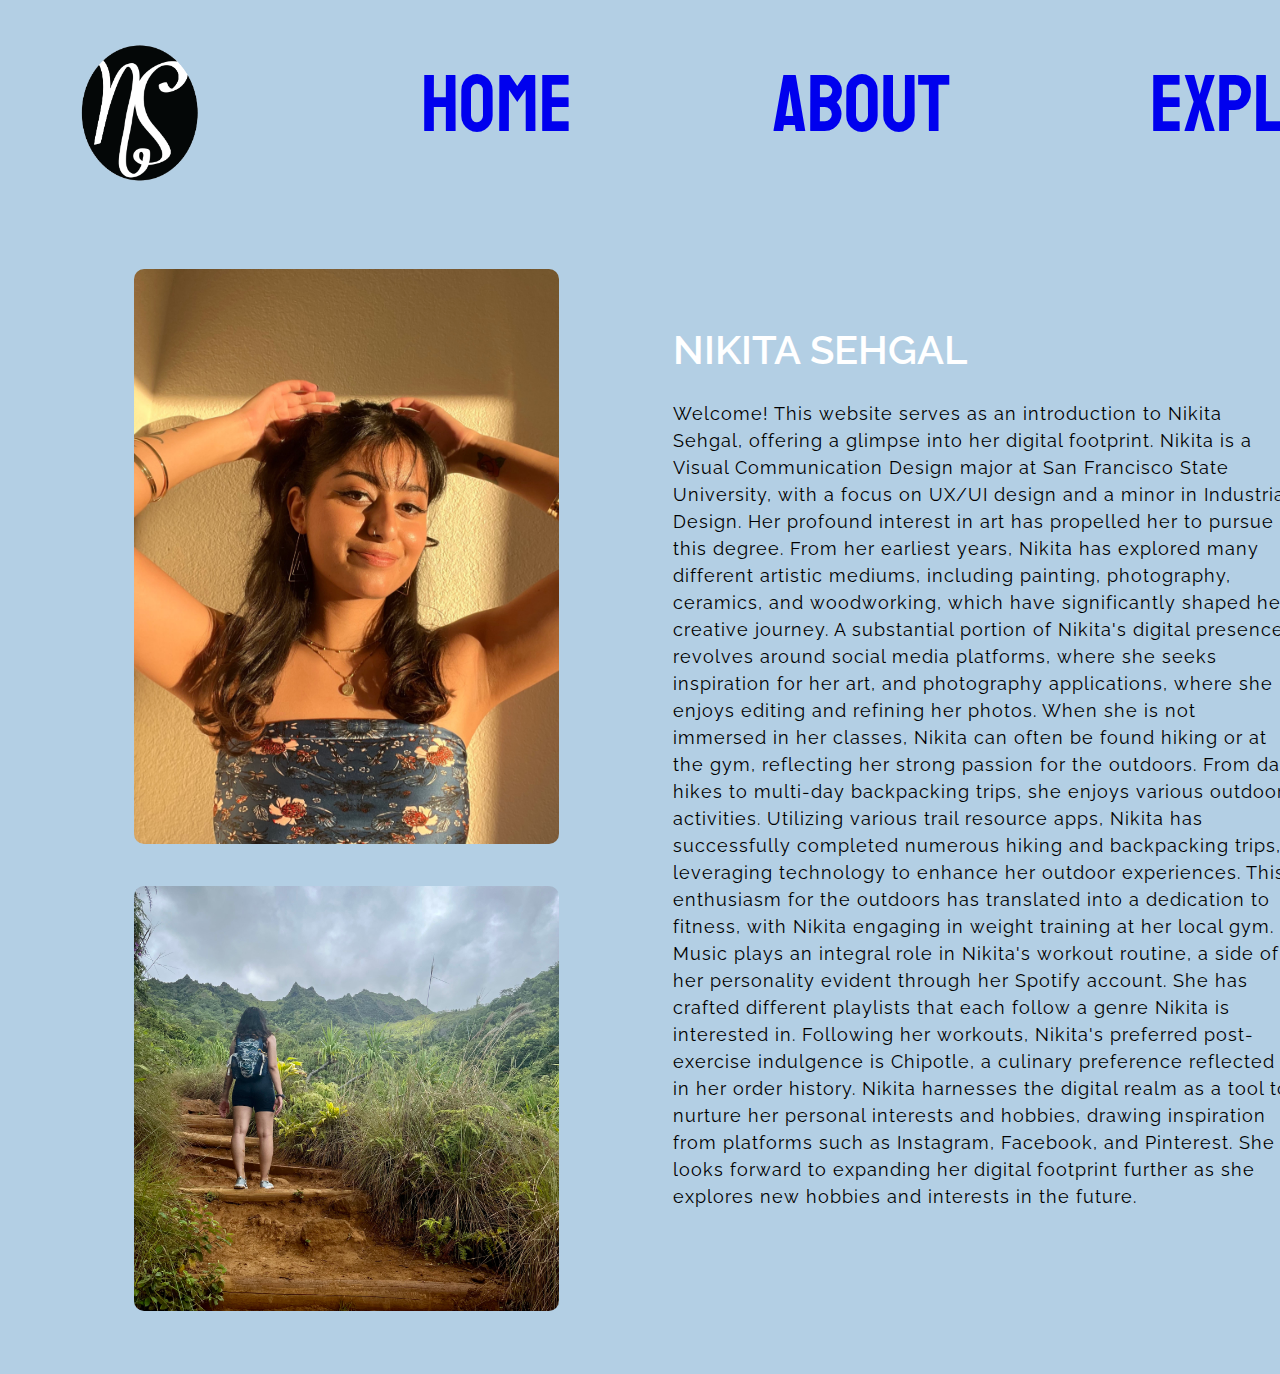
==== About_Page/about.html @ 1d59ee13 "update" ====
<!DOCTYPE html>
<html lang="en">
  <head>
    <meta charset="UTF-8">
    <meta name="viewport" content="width=device-width, initial-scale=1.0">
    <title>Time Capsule Landing Page</title>
    <link rel="stylesheet" href="../css/style.css">
    <link href='https://fonts.googleapis.com/css?family=Koulen' rel='stylesheet'>
    <link rel="preconnect" href="https://fonts.googleapis.com">
  <link rel="preconnect" href="https://fonts.gstatic.com" crossorigin>
  <link href="https://fonts.googleapis.com/css2?family=Raleway:ital,wght@0,100..900;1,100..900&display=swap" rel="stylesheet">
  </head>

<body>
  <nav>
    <img src="../img/GIFLogo.gif" alt="Logo">
    <a href="../index.html">Home</a>
    <a href="About_Page/about.html">About</a>
    <a href="../Explore_Page/explore.html">Explore</a>
  </nav>
  
<section class="about">
  
  <div class="photos">
  <img class="portrait" src="../img/portrait.JPG" alt="portrait">
  <img class="hiking" src="../img/hike.jpeg" alt="hiking">
  </div>

  <div class="aboutpage">
  <h1>Nikita Sehgal</h1>
  <p>Welcome! This website serves as an introduction to Nikita Sehgal, offering a glimpse into her digital footprint. Nikita is a Visual Communication Design major at San Francisco State University, with a focus on UX/UI design and a minor in Industrial Design. Her profound interest in art has propelled her to pursue this degree. From her earliest years, Nikita has explored many different artistic mediums, including painting, photography, ceramics, and woodworking, which have significantly shaped her creative journey. A substantial portion of Nikita's digital presence revolves around social media platforms, where she seeks inspiration for her art, and photography applications, where she enjoys editing and refining her photos. When she is not immersed in her classes, Nikita can often be found hiking or at the gym, reflecting her strong passion for the outdoors. From day hikes to multi-day backpacking trips, she enjoys various outdoor activities. Utilizing various trail resource apps, Nikita has successfully completed numerous hiking and backpacking trips, leveraging technology to enhance her outdoor experiences. This enthusiasm for the outdoors has translated into a dedication to fitness, with Nikita engaging in weight training at her local gym. Music plays an integral role in Nikita's workout routine, a side of her personality evident through her Spotify account. She has crafted different playlists that each follow a genre Nikita is interested in. Following her workouts, Nikita's preferred post-exercise indulgence is Chipotle, a culinary preference reflected in her order history. Nikita harnesses the digital realm as a tool to nurture her personal interests and hobbies, drawing inspiration from platforms such as Instagram, Facebook, and Pinterest. She looks forward to expanding her digital footprint further as she explores new hobbies and interests in the future. </p>
  </div>

</section>

</body>
</html>
---- css/style.css ----
body{
background: #B3CFE4;
}

.gif{
  background: #5E8FA4;
  margin-top: -10%;
}

nav{
color: black;
margin-left: 50px;
display: flex;
flex-direction: row;
align-content: flex-end;
gap: 200px;
width: 100%;
padding-top: 2%;
padding-bottom: 3%;
font-family: Koulen;
font-size: 80px;
font-style: normal;
font-weight: 400;
}

a{
  text-decoration: none;
}

nav img{
margin-top: 5px;
width: 170px;
height: 150px;
}

.aboupage{
  display: flex;
  align-content: column;
  margin-top: 8%;
}

.photos{
  display: flex;
  flex-direction: column;
}

.about{
  display: flex;
  align-content: row;
  margin-left: 10%;
  gap: 10%;
  margin-bottom: 5%;
}

h1{
font-family: Raleway;
font-size: 40px;
font-style: normal;
font-weight: 600;
margin-top: 100px;
text-transform: uppercase;
color:white;
}

p{
display: flex;
font-family: Raleway;
font-size: 18px;
font-style: normal;
font-weight: 400;
width: 620px;
letter-spacing: 1px;
line-height: 1.5;
}

.portrait{
  margin-top: 10%;
  width: 425px;
  height: 575px;
  border-radius: 10px;
}

.hiking{
  margin-top: 10%;
  width: 425px;
  height: 425px;
  border-radius: 10px;
}

.landing{
  width: 100%;
  height: 100%;
}

.explore{
display: flex;
flex-direction: row;
justify-content: space-between;
}

.Spotify{
  display: flex;
  flex-direction: column;
  justify-content: space-between;
  width: 40%;
  padding: 2%;
}

.VSCO{
  display: flex;
  flex-direction: row;
  width: 200px;
  height: 400px;
  padding: 2%;
}

.Chipotle{
    display: flex;
    flex-direction: column;
    width: 200px;
    height: 400px;
    padding: 2%;
}

.instagram{
  display: flex;
  flex-direction: column;
  width: 200px;
  height: 400px;
  padding: 2%;
}
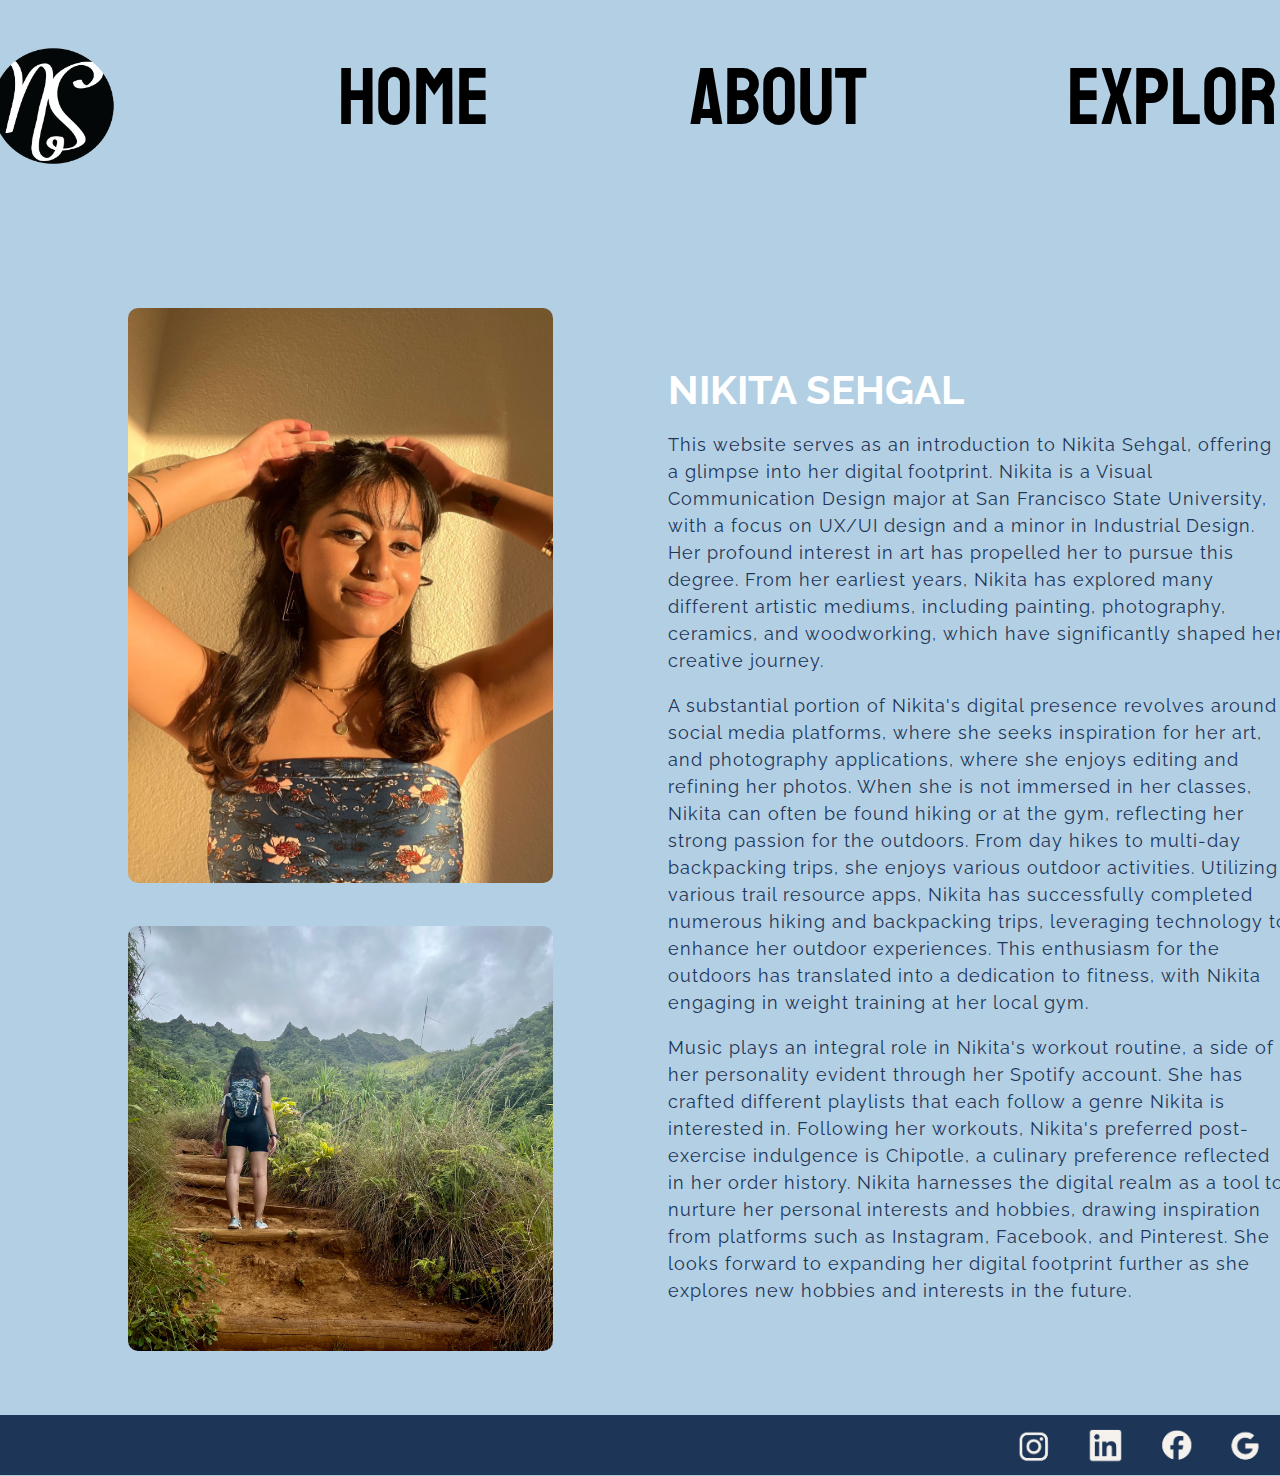
==== commit 39209d44: "update" ====
--- a/About_Page/about.html
+++ b/About_Page/about.html
@@ -3,7 +3,7 @@
   <head>
     <meta charset="UTF-8">
     <meta name="viewport" content="width=device-width, initial-scale=1.0">
-    <title>Time Capsule Landing Page</title>
+    <title>Time Capsule About Page</title>
     <link rel="stylesheet" href="../css/style.css">
     <link href='https://fonts.googleapis.com/css?family=Koulen' rel='stylesheet'>
     <link rel="preconnect" href="https://fonts.googleapis.com">
@@ -13,9 +13,9 @@
 
 <body>
   <nav>
-    <img src="../img/GIFLogo.gif" alt="Logo">
-    <a href="../index.html">Home</a>
-    <a href="About_Page/about.html">About</a>
+    <a href="../index.html"><img src="../img/GIFLogo.gif" alt="Logo"></a>
+    <a href="../Home_Page/homepage.html">Home</a>
+    <a href="../About_Page/about.html">About</a>
     <a href="../Explore_Page/explore.html">Explore</a>
   </nav>
   
@@ -28,10 +28,28 @@
 
   <div class="aboutpage">
   <h1>Nikita Sehgal</h1>
-  <p>Welcome! This website serves as an introduction to Nikita Sehgal, offering a glimpse into her digital footprint. Nikita is a Visual Communication Design major at San Francisco State University, with a focus on UX/UI design and a minor in Industrial Design. Her profound interest in art has propelled her to pursue this degree. From her earliest years, Nikita has explored many different artistic mediums, including painting, photography, ceramics, and woodworking, which have significantly shaped her creative journey. A substantial portion of Nikita's digital presence revolves around social media platforms, where she seeks inspiration for her art, and photography applications, where she enjoys editing and refining her photos. When she is not immersed in her classes, Nikita can often be found hiking or at the gym, reflecting her strong passion for the outdoors. From day hikes to multi-day backpacking trips, she enjoys various outdoor activities. Utilizing various trail resource apps, Nikita has successfully completed numerous hiking and backpacking trips, leveraging technology to enhance her outdoor experiences. This enthusiasm for the outdoors has translated into a dedication to fitness, with Nikita engaging in weight training at her local gym. Music plays an integral role in Nikita's workout routine, a side of her personality evident through her Spotify account. She has crafted different playlists that each follow a genre Nikita is interested in. Following her workouts, Nikita's preferred post-exercise indulgence is Chipotle, a culinary preference reflected in her order history. Nikita harnesses the digital realm as a tool to nurture her personal interests and hobbies, drawing inspiration from platforms such as Instagram, Facebook, and Pinterest. She looks forward to expanding her digital footprint further as she explores new hobbies and interests in the future. </p>
+  <br>
+    <p>This website serves as an introduction to Nikita Sehgal, offering a glimpse into her digital footprint. Nikita is a Visual Communication Design major at San Francisco State University, with a focus on UX/UI design and a minor in Industrial Design. Her profound interest in art has propelled her to pursue this degree. From her earliest years, Nikita has explored many different artistic mediums, including painting, photography, ceramics, and woodworking, which have significantly shaped her creative journey. </p>
+    <br>
+    <p>A substantial portion of Nikita's digital presence revolves around social media platforms, where she seeks inspiration for her art, and photography applications, where she enjoys editing and refining her photos. When she is not immersed in her classes, Nikita can often be found hiking or at the gym, reflecting her strong passion for the outdoors. From day hikes to multi-day backpacking trips, she enjoys various outdoor activities. Utilizing various trail resource apps, Nikita has successfully completed numerous hiking and backpacking trips, leveraging technology to enhance her outdoor experiences. This enthusiasm for the outdoors has translated into a dedication to fitness, with Nikita engaging in weight training at her local gym.</p>
+    <br>
+   <p> Music plays an integral role in Nikita's workout routine, a side of her personality evident through her Spotify account. She has crafted different playlists that each follow a genre Nikita is interested in. Following her workouts, Nikita's preferred post-exercise indulgence is Chipotle, a culinary preference reflected in her order history. Nikita harnesses the digital realm as a tool to nurture her personal interests and hobbies, drawing inspiration from platforms such as Instagram, Facebook, and Pinterest. She looks forward to expanding her digital footprint further as she explores new hobbies and interests in the future. </p>
   </div>
 
 </section>
 
+<footer class="footer">
+  <a href="https://www.instagram.com/_nikitasehgal_/"><img src="../img/Icons-01.png" alt="Instagram">
+  </a>
+
+  <a href="www.linkedin.com/in/nikita-sehgal-1215a223a"><img src="../img/Icons-02.png" alt="LinkedIn"></a>
+
+  <a href="https://www.facebook.com/nikita.sehgal.1840"><img src="../img/Icons-03.png" alt="Facebook">
+  </a>
+
+  <a href="mailto:nikitasehgal24@gmail.com"><img src="../img/Icons-04.png" alt="Email"></a>
+
+</footer>
+
 </body>
 </html>--- a/css/style.css
+++ b/css/style.css
@@ -1,3 +1,8 @@
+*{
+  margin: 0;
+  padding: 0;
+}
+
 body{
 background: #B3CFE4;
 }
@@ -8,11 +13,9 @@
 }
 
 nav{
-color: black;
-margin-left: 50px;
 display: flex;
 flex-direction: row;
-align-content: flex-end;
+justify-content: center;
 gap: 200px;
 width: 100%;
 padding-top: 2%;
@@ -23,8 +26,13 @@
 font-weight: 400;
 }
 
+a:hover {
+  color: white;
+}
+
 a{
   text-decoration: none;
+  color: black;
 }
 
 nav img{
@@ -37,6 +45,7 @@
   display: flex;
   align-content: column;
   margin-top: 8%;
+  
 }
 
 .photos{
@@ -56,14 +65,35 @@
 font-family: Raleway;
 font-size: 40px;
 font-style: normal;
-font-weight: 600;
+font-weight: 700;
 margin-top: 100px;
 text-transform: uppercase;
 color:white;
 }
 
+h2{
+font-family: Raleway;
+font-size: 18px;
+font-style: normal;
+font-weight: 600;
+width: 620px;
+letter-spacing: 1px;
+line-height: 1.5;
+color: #1d3557;
+}
+
+h3{
+font-family: Raleway;
+font-size: 80px;
+font-style: normal;
+font-weight: 700;
+margin-top: 100px;
+text-transform: uppercase;
+color:white;
+align-content: center;
+}
+
 p{
-display: flex;
 font-family: Raleway;
 font-size: 18px;
 font-style: normal;
@@ -71,6 +101,7 @@
 width: 620px;
 letter-spacing: 1px;
 line-height: 1.5;
+color: #1d3557;
 }
 
 .portrait{
@@ -92,40 +123,149 @@
   height: 100%;
 }
 
+.intro{
+  margin-top: 30px;
+ margin-left: 30%;
+}
+
 .explore{
+gap: 10px;
 display: flex;
 flex-direction: row;
-justify-content: space-between;
+flex-wrap: wrap;
+margin-top: 75px;
 }
 
 .Spotify{
-  display: flex;
-  flex-direction: column;
-  justify-content: space-between;
-  width: 40%;
+  margin-top: 5px;
+  margin-left: 100px;
+  display: flex;
+  flex-direction: column;
+  width: 620px;
+  gap: 20px;
+}
+
+.VSCO{
+  display: flex;
+  flex-direction: row;
+  margin-left: 15px;
+  width: 300px;
+  height: 600px;
+  gap: 20px;
+}
+
+.VSCO img{
+  border-radius: 20px;
+}
+
+.Chipotle{
+  margin-top: 630px;
+  display: flex;
+  flex-direction: column;
+  margin-left: 10px;
+  width: 300px;
+  height: 600px;
+  gap: 20px;
+}
+
+.Chipotle img{
+  border-radius: 20px;
+}
+
+.instagram{
+  display: flex;
+  flex-direction: column;
+  width: 300px;
+  height: 600px;
   padding: 2%;
-}
-
-.VSCO{
+  gap: 20px;
+  margin-left: 715px;
+  margin-top: -637px;
+}
+
+.instagram img{
+  border-radius: 20px;
+}
+
+.REI{
   display: flex;
   flex-direction: row;
-  width: 200px;
-  height: 400px;
+  margin-top: -310px;
+  margin-left: -985px;
+  width: 300px;
+  height: 600px;
+  gap: 30px;
+}
+
+.REI img{
+  border-radius: 20px;
+}
+
+.Exercise{
+  display: flex;
+  flex-direction: column;
+  width: 300px;
+  height: 600px;
   padding: 2%;
-}
-
-.Chipotle{
-    display: flex;
-    flex-direction: column;
-    width: 200px;
-    height: 400px;
-    padding: 2%;
-}
-
-.instagram{
-  display: flex;
-  flex-direction: column;
-  width: 200px;
-  height: 400px;
-  padding: 2%;
+  gap: 20px;
+  margin-left: 310px;
+  margin-top: -12px;
+}
+
+.Exercise img{
+  border-radius: 20px;
+}
+
+.HProject{
+  display: flex;
+  width: 600px;
+  height: 300px;
+  margin-left: 90px;
+  margin-top: -340px;
+}
+
+.HProject img{
+  border-radius: 20px;
+}
+
+.homepage{
+  display: flex;
+  align-content: row;
+  margin-left: 3%;
+  margin-top: 5%;
+}
+
+.home{
+  display: flex;
+  flex-direction: column;
+  margin-top: 10%;
+}
+
+.homeimg{
+  display: flex;
+  width: 50%;
+  margin-left: 3%;
+  border-radius: 20px;
+}
+
+.welcome{
+  margin-top: 5%;
+}
+
+.footer {
+  margin-top: 5%;
+  display: flex;
+  align-items: row;
+  width: 100%;
+  height: 60px; 
+  background-color: #1d3557;
+  justify-content: end;
+  gap: 10px;
+}
+
+.footer img{
+  margin-top: 7px;
+  margin-right: 10px;
+  width: 50px;
+  height: 50px;
 }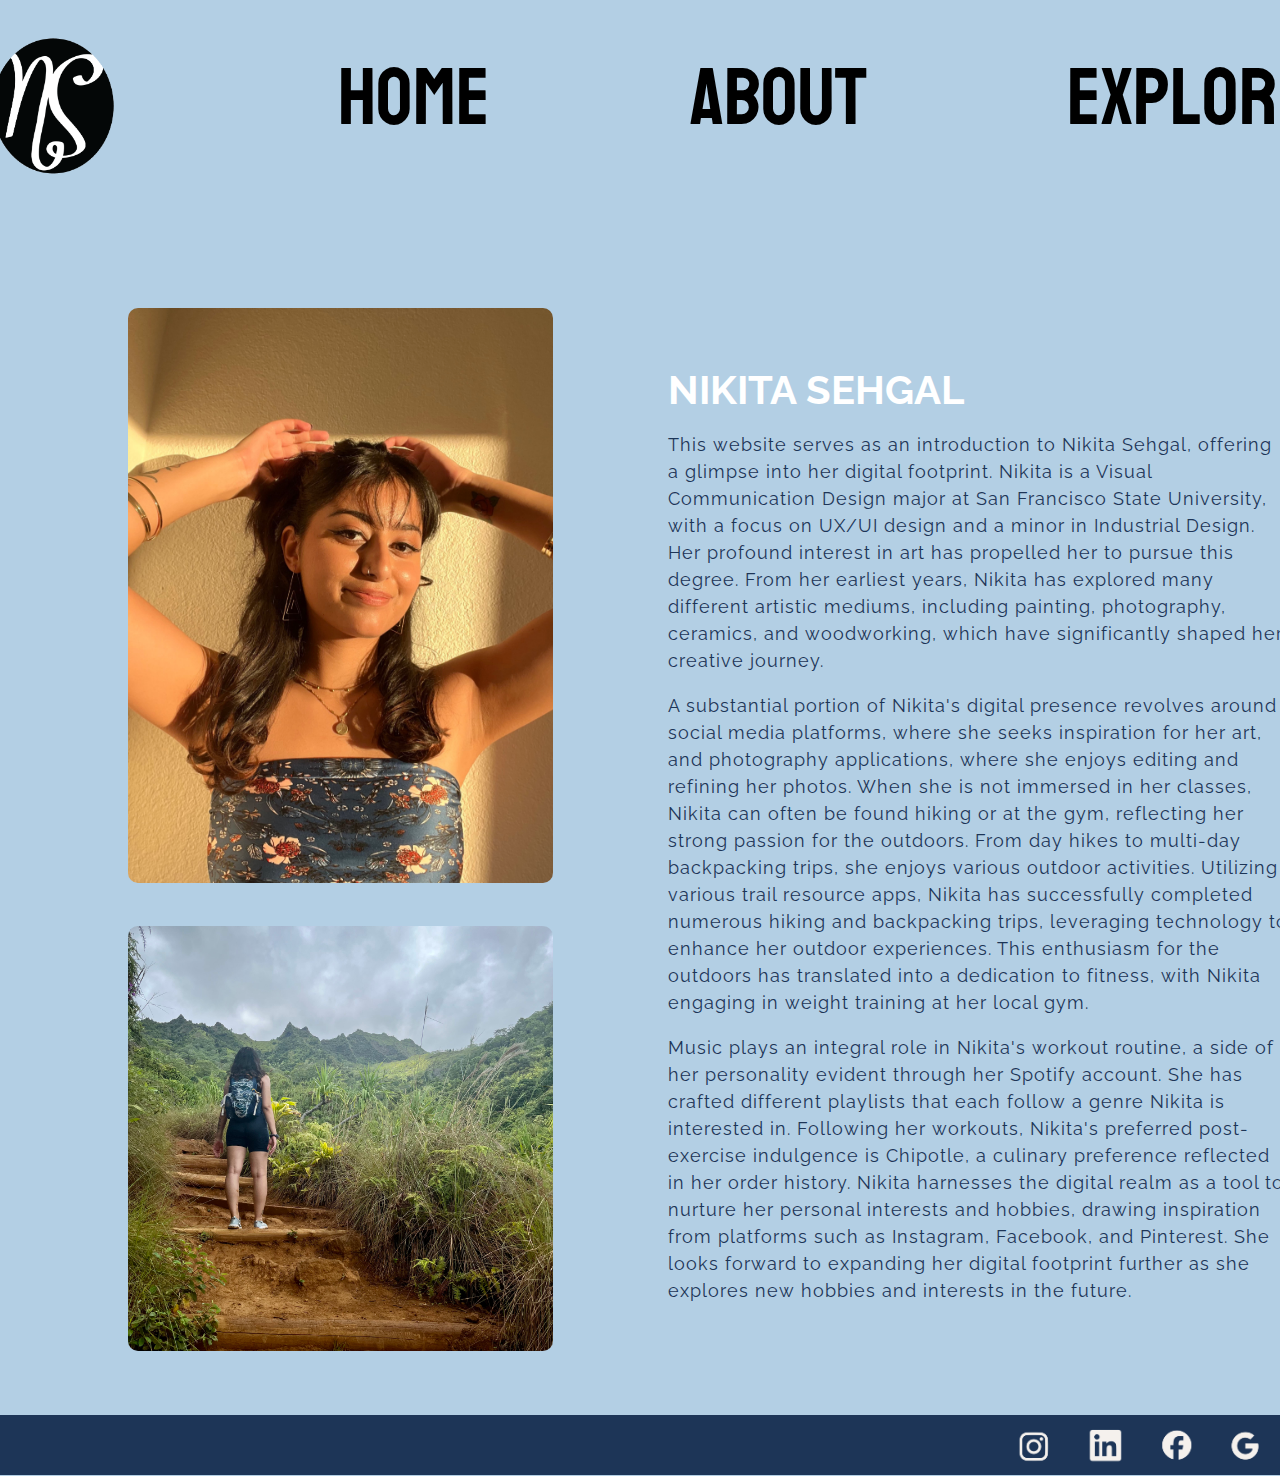
==== commit 50adfa94: "update" ====
--- a/About_Page/about.html
+++ b/About_Page/about.html
@@ -42,7 +42,7 @@
   <a href="https://www.instagram.com/_nikitasehgal_/"><img src="../img/Icons-01.png" alt="Instagram">
   </a>
 
-  <a href="www.linkedin.com/in/nikita-sehgal-1215a223a"><img src="../img/Icons-02.png" alt="LinkedIn"></a>
+  <a href="https://www.linkedin.com/in/nikita-sehgal-1215a223a"><img src="../img/Icons-02.png" alt="LinkedIn"></a>
 
   <a href="https://www.facebook.com/nikita.sehgal.1840"><img src="../img/Icons-03.png" alt="Facebook">
   </a>
